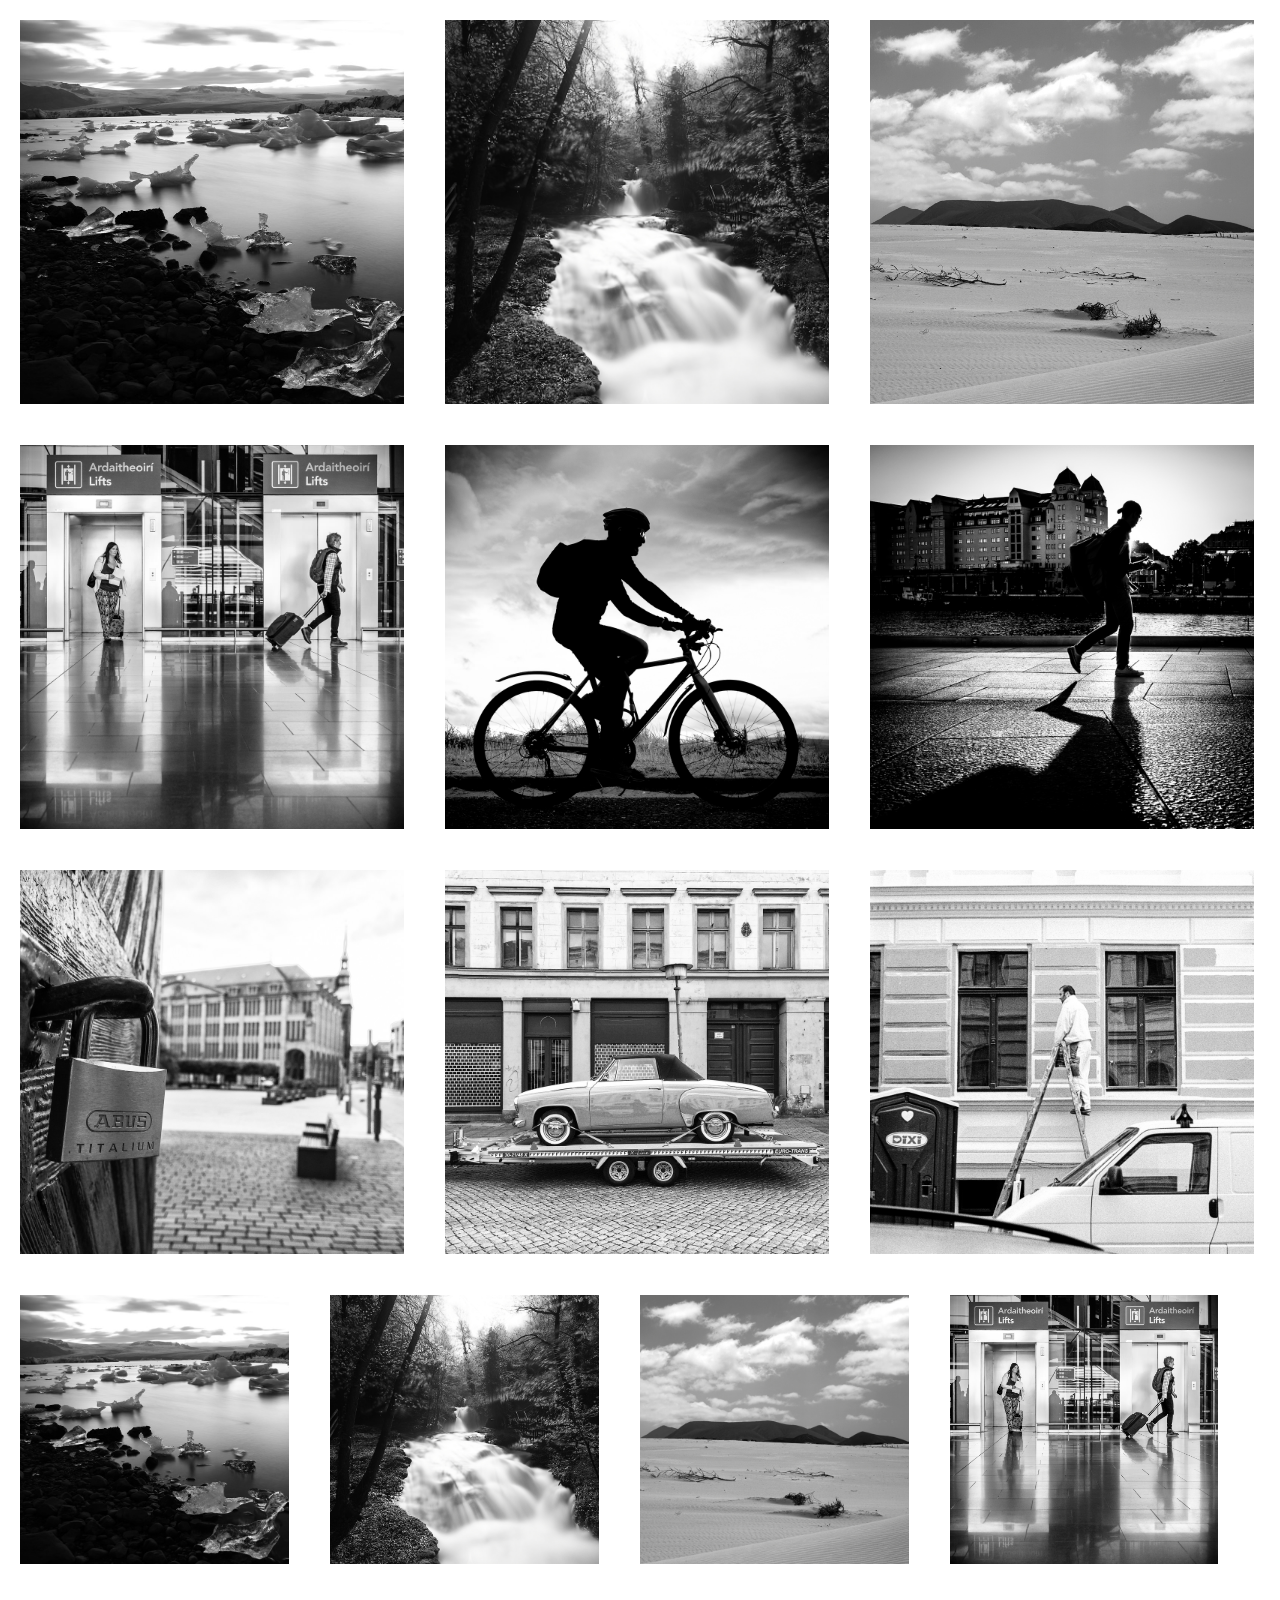
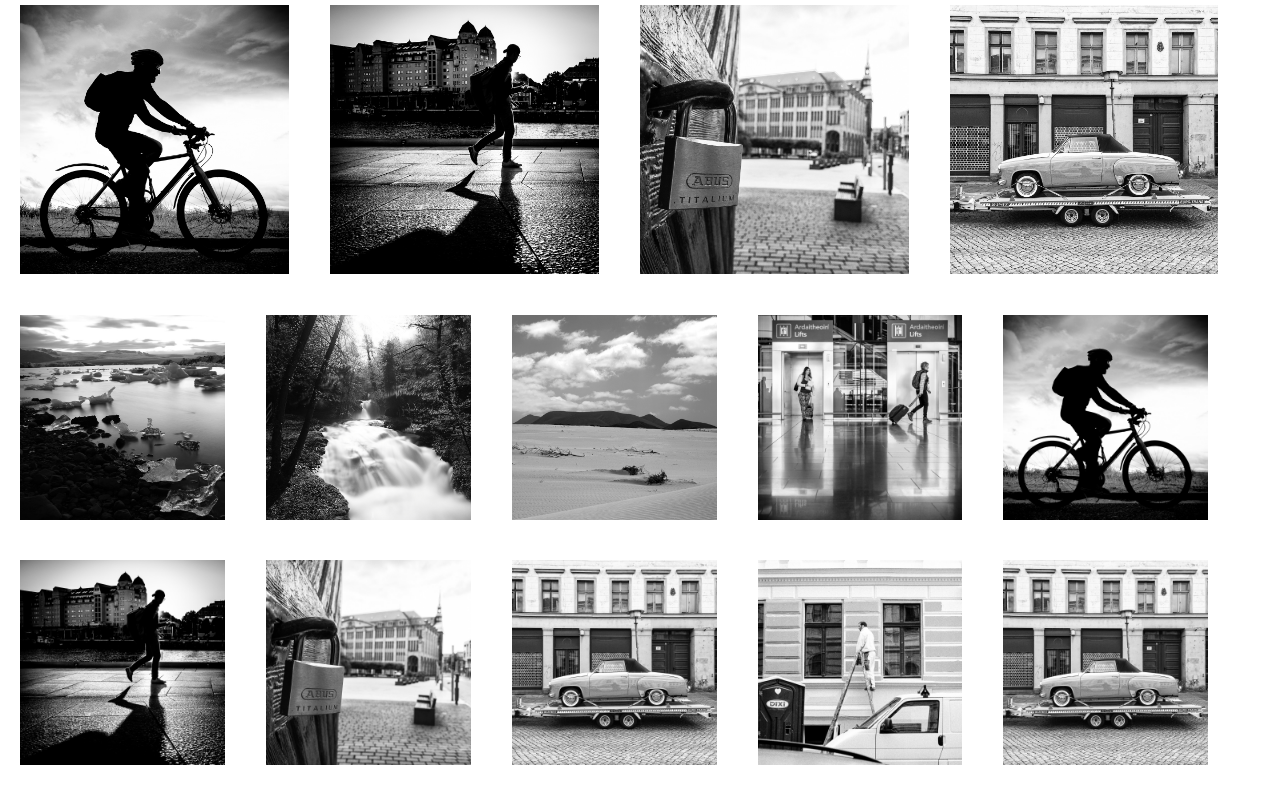
==== w02-img/imageGallery.html @ be474355 "Initial commit, saving w01~w02 files" ====
<!DOCTYPE html>
<html lang="en">
<head>
    <meta charset="UTF-8">
    <meta name="viewport" content="width=device-width, initial-scale=1.0">
    <title>Image Gallery</title>
    <link rel="stylesheet" href="./imageGallery.css">
</head>
<body>
    <div id="line3">
        <img src="./img(1)/img1.jpg" alt="">
        <img src="./img(1)/img2.jpg" alt="">
        <img src="./img(1)/img3.jpg" alt="">
        <img src="./img(1)/img4.jpg" alt="">
        <img src="./img(1)/img5.jpg" alt="">
        <img src="./img(1)/img6.jpg" alt="">
        <img src="./img(1)/img7.jpg" alt="">
        <img src="./img(1)/img8.jpg" alt="">
        <img src="./img(1)/img9.jpg" alt="">
    </div>
    <div id="line4">
        <img src="./img(1)/img1.jpg" alt="">
        <img src="./img(1)/img2.jpg" alt="">
        <img src="./img(1)/img3.jpg" alt="">
        <img src="./img(1)/img4.jpg" alt="">
        <img src="./img(1)/img5.jpg" alt="">
        <img src="./img(1)/img6.jpg" alt="">
        <img src="./img(1)/img7.jpg" alt="">
        <img src="./img(1)/img8.jpg" alt="">
    </div>
    <div id="line5">
        <img src="./img(1)/img1.jpg" alt="">
        <img src="./img(1)/img2.jpg" alt="">
        <img src="./img(1)/img3.jpg" alt="">
        <img src="./img(1)/img4.jpg" alt="">
        <img src="./img(1)/img5.jpg" alt="">
        <img src="./img(1)/img6.jpg" alt="">
        <img src="./img(1)/img7.jpg" alt="">
        <img src="./img(1)/img8.jpg" alt="">
        <img src="./img(1)/img9.jpg" alt="">
        <img src="./img(1)/img8.jpg" alt="">
    </div>
</body>
</html>
---- w02-img/imageGallery.css ----
* {
  margin: 0;
  padding: 0;
  box-sizing: border-box];
}
#line3,
#line4,
#line5 {
  display: flex;
  flex-wrap: wrap;
}

#line3 img {
  width: 30%;
  margin: 1.6%;
}
#line4 img {
  width: 21%;
  margin: 1.6%;
}
#line5 img {
  width: 16%;
  margin: 1.6%;
}
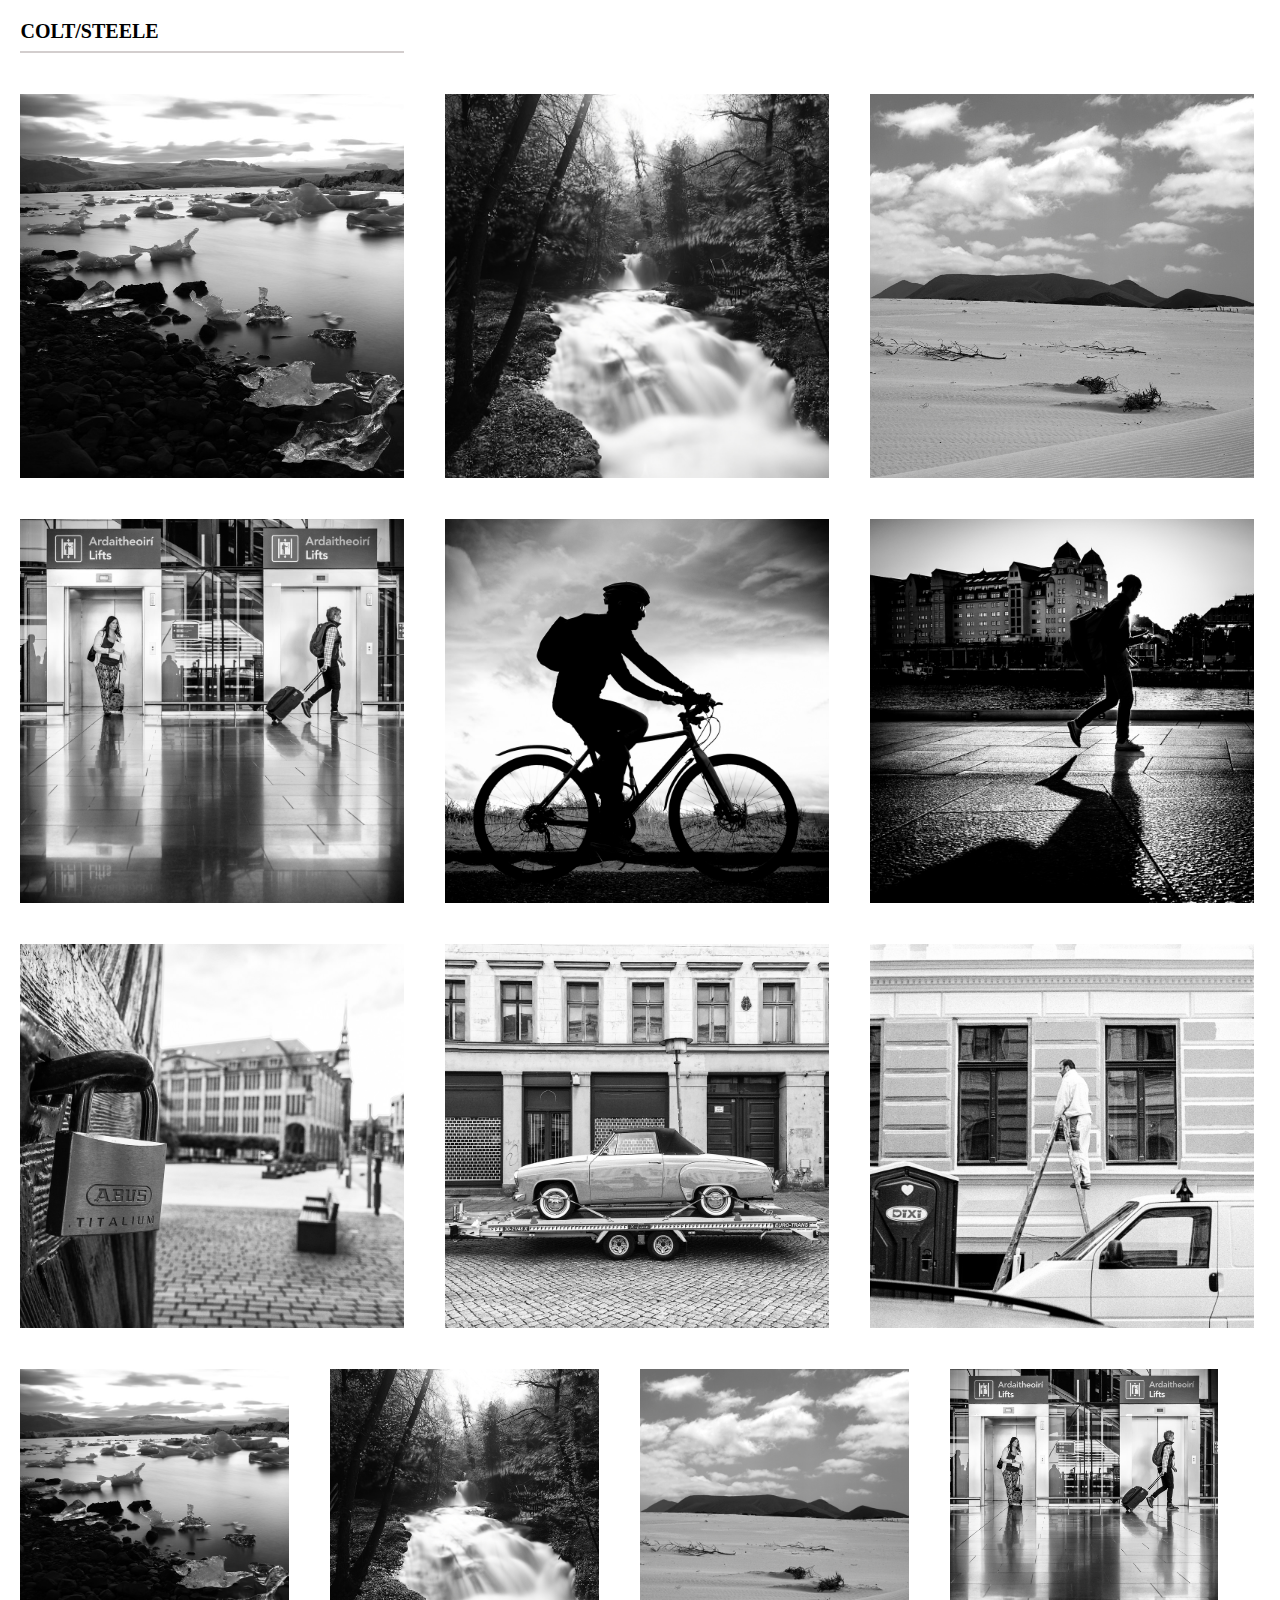
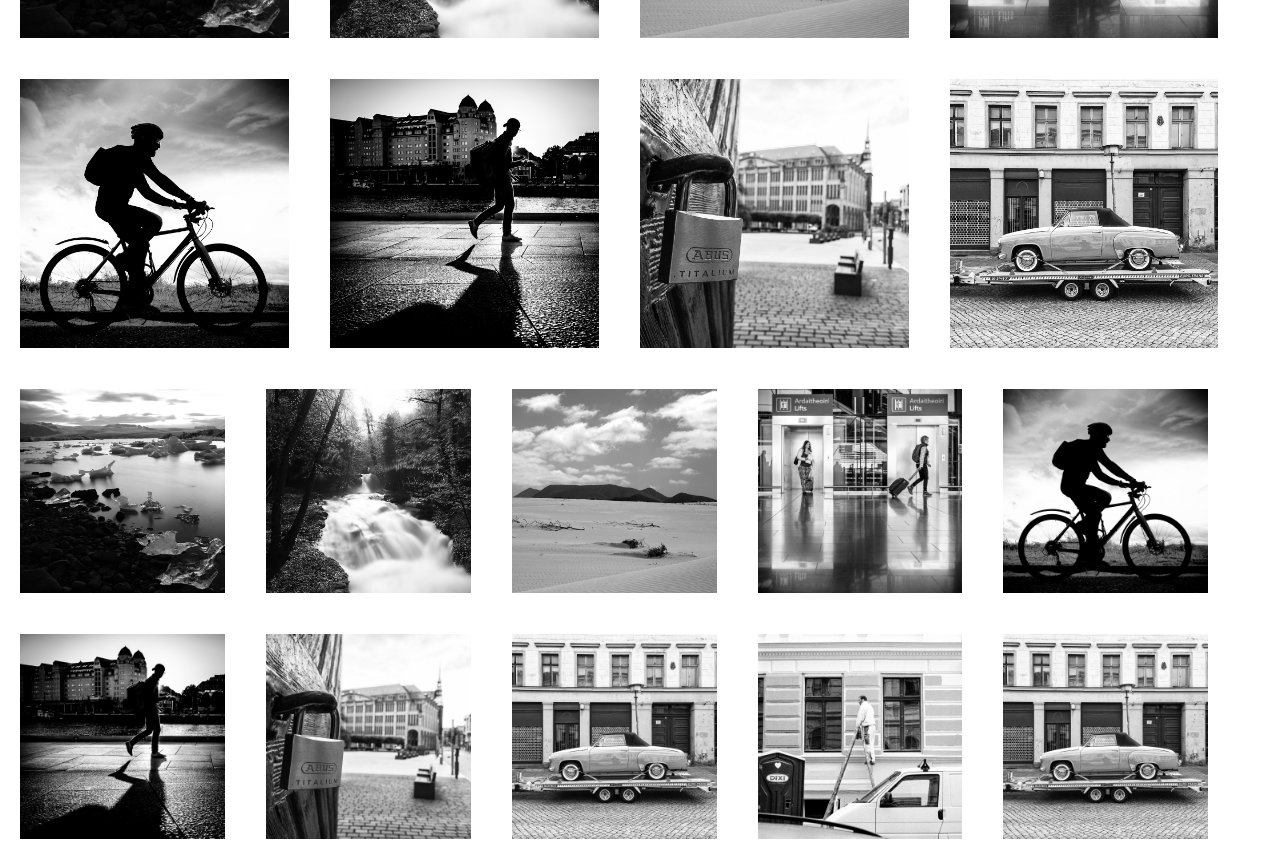
==== commit d6bc1be9: "add p style for image gallery" ====
--- a/w02-img/imageGallery.html
+++ b/w02-img/imageGallery.html
@@ -7,6 +7,7 @@
     <link rel="stylesheet" href="./imageGallery.css">
 </head>
 <body>
+    <p>Colt/Steele</p>
     <div id="line3">
         <img src="./img(1)/img1.jpg" alt="">
         <img src="./img(1)/img2.jpg" alt="">
--- a/w02-img/imageGallery.css
+++ b/w02-img/imageGallery.css
@@ -22,3 +22,13 @@
   width: 16%;
   margin: 1.6%;
 }
+p {
+  text-transform: uppercase;
+  font-family: Cambria, Cochin, Georgia, Times, 'Times New Roman', serif;
+  font-size: 20px;
+  font-weight: 600;
+  border-bottom: 2px solid #7060604f;
+  width: 30%;
+  padding-bottom: 8px;
+  margin: 1.6%;
+}
